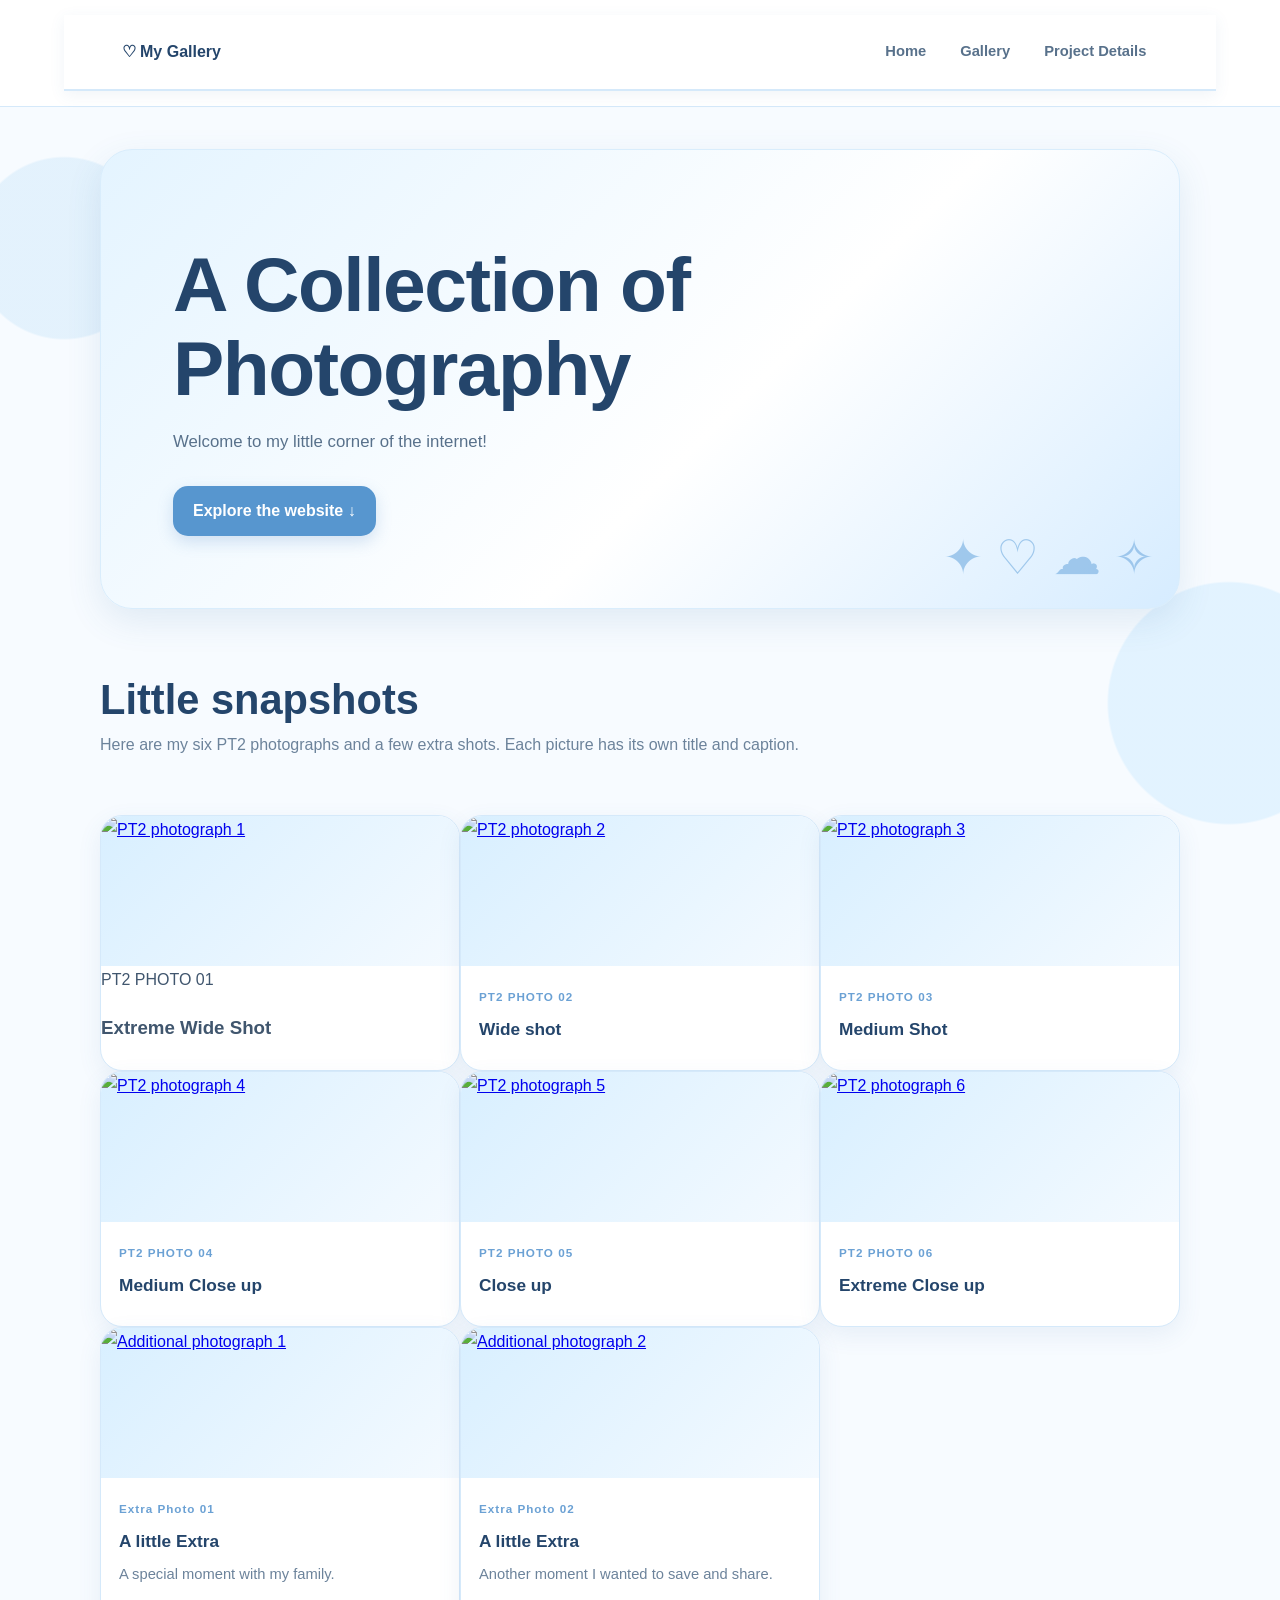
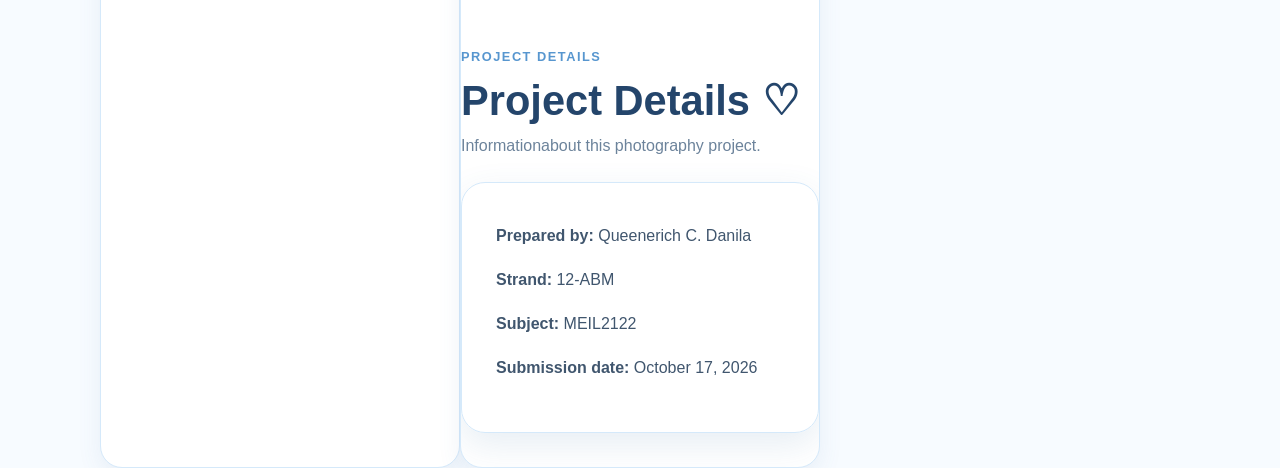
==== index.html @ 02660baa "Add files via upload" ====
<!DOCTYPE html>
<html lang="en">
<head>
    
    <title>Photography</title>
    <link rel="stylesheet" href="style.css">
</head>
<body>

    <header class="site-header">
        <nav class="navbar">

<a href="#home" style="color: #24456b; text-decoration: none; font-weight: 900;">♡ My Gallery</a>
            <div class="nav-links">
                <a href="#home">Home</a>
                <a href="#gallery">Gallery</a>
                <a href="#about">Project Details</a>
            </div>
        </nav>
    </header>        
    
    <main>

        <section class="hero" id="home">
            
            <h1>A Collection of Photography</h1>
            <p>
                Welcome to my little corner of the internet!
            </p>

            <a class="button" href="#gallery">Explore the website ↓</a>
            <div class="sparkles" aria-hidden="true">✦ ♡ ☁ ✧               
            </div>

        </section>

        <section id="gallery" class="content-section">
            <div class="section-heading">
                <h2>Little snapshots</h2>
                <p>
                    Here are my six PT2 photographs and a few extra shots.
                    Each picture has its own title and caption.
                </p>
            </div>
        </section>

        <div class="gallery">
            <article class="photo-card">
                <a href="Images/1.png" target='_self'>
                <img src="Images/1.png" alt="PT2 photograph 1"></a>
                <div class="capttion">
                    <span>PT2 PHOTO 01</span>
                    <h3>Extreme Wide Shot</h3>
                </div>
            </article>

            <article class="photo-card">
               <a href="Images/2.png" target="_self">
                <img src="Images/2.png" alt="PT2 photograph 2"></a>
                <div class="caption">
                    <span>PT2 PHOTO 02</span>
                    <h3>Wide shot</h3>
                </div>
            </article>

            <article class="photo-card">
                <a href="Images/3.png" target="_self">
                <img src="Images/3.png" alt="PT2 photograph 3"></a>
                <div class="caption">
                    <span>PT2 PHOTO 03</span>
                    <h3>Medium Shot</h3>
                </div>
            </article>

            <article class="photo-card">
                <a href="Images/4.png" target="_self">
                <img src="Images/4.png" alt="PT2 photograph 4"></a>
                <div class="caption">
                    <span>PT2 PHOTO 04</span>
                    <h3>Medium Close up</h3>
                </div>
            </article>

            <article class="photo-card">
                <a href="Images/5.png" target="_self">
                <img src="Images/5.png" alt="PT2 photograph 5"></a>
                <div class="caption">
                    <span>PT2 PHOTO 05</span>
                    <h3>Close up</h3>
                </div>
            </article>

            <article class="photo-card">
                <a href="Images/6.png" target="_self">
                <img src="Images/6.png" alt="PT2 photograph 6"></a>
                <div class="caption">
                    <span>PT2 PHOTO 06</span>
                    <h3>Extreme Close up</h3>
                </div>
            </article>

            <article class="photo-card">
                <a href="Images/7.png" target="_self">
                <img src="Images/7.png" alt="Additional photograph 1"></a>
                <div class="caption">
                    <span>Extra Photo 01</span>
                    <h3>A little Extra</h3>
                    <p>A special moment with my family.</p>
                </div>
            </article>

            <article class="photo-card">
                <a href="Images/8.png" target="_self">
                <img src="Images/8.png" alt="Additional photograph 2"></a>
                <div class="caption">
                    <span>Extra Photo 02</span>
                    <h3>A little Extra</h3>
                    <p>Another moment I wanted to save and share.</p>
                </div>
            </section>
        
            <section id="about" class="content-section">
                <div class="section-heading">
                    <span class="eyebrow">PROJECT DETAILS</span>
                    <h2>Project Details ♡</h2>
                    <p>Informationabout this photography project.</p>
                </div>

                <div class="info-card">
                    <p><strong>Prepared by:</strong> Queenerich C. Danila</p>
                    <p><strong>Strand:</strong> 12-ABM</p>
                    <p><strong>Subject:</strong> MEIL2122</p>
                    <p><strong>Submission date:</strong> October 17, 2026</p>
                </div>

            </section>

    </main>


</body>
</html>
---- style.css ----
:root {
    --navy: #24456b;
    --blue: #5796cf;
    --sky: #b9e0fb;
    --pale: #eaf6ff;
    --ice: #f7fbff;
    --text: #40566e;
    --muted: #6c839b;
    --line: #d5e9fa;
    --shadow: 0 12px 35px rgba(61, 112, 163, .12);
}

* {
    box-sizing: border-box;
    scroll-behavior: smooth;

}

body {
    margin: 0;
    font-family: 'Nunito', 'Trebuchet MS', sans-serif;
    color: var(--text);
    background:
    radial-gradient(circle at 5% 12%, rgba(169,214,245,.25) 0 90px, transparent 92px),
    radial-gradient(circle at 96% 34%, rgba(206,235,255,.5) 0 120px, transparent 122px),
    var(--ice);
    line-height: 1.75;
}
.site-header {
    position: sticky;
    top: 0;
    z-index: 5;
    display: flex;
    justify-content: space-between;
    align-items: center;
    flex-wrap: wrap;
    gap: 14px;
    padding: 15px clamp(18px, 5vw, 70px);
    background: rgba(255,255,255,.92);
    backdrop-filter: blur(12px);
    border-bottom: 1px solid var(--line);
}

.logo {
    text-decoration: none;
    color: var(--navy);
    font-weight: 900;
    font-size: 1.08rem;
}

.logo span {
    color: var(--blue);
}

nav {
    display: flex;
    gap: 18px;
    flex-wrap: wrap;
}

nav a:hover {
    color: var(--blue);
}

main {
    width: min(1080px, 90%);
    margin: auto;
}

.hero {
    margin: 42px auto 26px;
    padding: clamp(32px, 6vw, 72px);
    position: relative;
    overflow: hidden;
    border: 1px solid #d9edfc;
    border-radius: 32px;
    background: linear-gradient(135deg, #e4f4ff, #fff 58%, #d6ecff);
    box-shadow: var(--shadow);
}

.pill {
    display: inline-block;
    padding: 5px 13px;
    border: 1px solid #c4e3fa;
    border-radius: 999px;
    background: #ffffffcc;
    color: #467eaf;
    font-size: .8rem;
    font-weight: 900;
    letter-spacing: 1px;
}

.hero h1 {
    color: var(--navy);
    font-size: clamp(2.4rem, 7vw, 4.8rem);
    line-height: 1.1;
    letter-spacing: -1.5px;
    margin: 20px 0 14px;
}

.hero h1 span {
    color: var(--blue);
}

.hero p {
    max-width: 650px;
    color: #58718b;
    font-size: 1.05rem;
}
.button {
    display: inline-block;
    margin-top: 12px;
    padding: 11px 20px;
    border-radius: 15px;
    background: var(--blue);
    color: white;
    font-weight: 900;
    text-decoration: none;
    box-shadow: 0 6px 16px #4e86c638;
    transition: .2s;
}

.button:hover {
    transform: translateY(-2px);
    background: var(--navy);
}

.sparkles {
    position: absolute;
    right: 25px;
    bottom: 8px;
    color: #82b6e4;
    font-size: clamp(1.5rem, 5vw, 3rem);
    opacity: .7;
}

.content-section {
    padding: 34px 0;
    scroll-margin-top: 90px;
}

.section-heading {
    margin-bottom: 22px;
}

.eyebrow {
    color: var(--blue);
    font-size: .8rem;
    font-weight: 900;
    letter-spacing: 1.5px;
}

h2 { 
    margin: 5px 0;
    color: var(--navy);
    font-size: clamp(1.8rem, 4vw, 2.6rem);
    line-height: 1.25;
}

.section-heading p {
    margin: 0;
    color: var(--muted);
}

.info-card {
    padding: clamp(22px, 4vw, 34px);
    border: 1px solid var(--line);
    border-radius: 24px;
    background: #ffffffed;
    box-shadow: var(--shadow);
}

.info-card h3 {
    color: var(--navy);
    margin-bottom: 3px;
}

.info-card p {
    margin-top: 5px;
}

.gallery {
    display: grid;
    grid-template-columns: repeat(3, minmax(0, 1fr));
}

.photo-card {
    overflow: hidden;
    border: 1px solid var(--line);
    border-radius: 22px;
    background: white;
    box-shadow: 0 8px 25px rgba(61,112,163,.09);
    transition: transform .2s, box-shadow .2s;
}

.photo-card:hover {
    transform: translateY(-4px);
    box-shadow: var(--shadow);
}

.photo-card img {
    display: block;
    width: 100%;
    height: 150px;
    object-fit: cover;
    background: linear-gradient(135deg, #d8efff, #f4faff);
}

.caption {
    padding: 16px 18px 20px;
}

.caption span {
    color: #6ba1d4;
    font-size: .73rem;
    font-weight: 900;
    letter-spacing: 1px;
}

.caption h3 {
    margin: 4px 0 6px;
    color: var(--navy);
    font-size: 1.08rem;
}

.caption p {
    margin: 0;
    color: var(--muted);
    font-size: .92rem;
}

footer {
    margin-top: 35px;
    padding: 27px 5%;
    text-align: center;
    background: #e8f5ff;
    color: #6885a1;
    border-top: 1px solid var(--line);
}

footer span {
    color: #5c9bd0;
}

@media (max-width: 800px) {
    .gallery {
        grid-template-columns: repeat(2, minmax(0, 1fr));
    }

    .hero {
        margin-top: 25px;
    }
}

@media (max-width: 540px) {
    .site-header {
        align-items: flex-start;
        flex-direction: column;
    }

    nav {
        gap: 12px;
    }

    .gallery {
        grid-template-columns: 1fr;
    }

    .photo-card img {
        height: 235px;
    }

}

.login-page {
    min-height: 100vh;
    display: flex;
    justify-content: center;
    align-items: center;
    padding: 20px;
    background: linear-gradient(135deg, #e4f4ff, #3f7fbf, #d6ecff);
}

.login-card {
    width: 100%;
    max-width: 420px;
    padding: 40px 30px;
    text-align: center;
    background: white;
    border: 1px solid #d5e9fa;
    border-radius: 28px;
    box-shadow: 0 12px 35px rgba(61, 112, 163, 0.15);
}

.login-icon {
    width: 70px;
    height: 70px;
    display: flex;
    justify-content: center;
    align-items: center;
    margin: 0 auto 15px;
    border-radius: 50%;
    background: #eaf6ff;
    color: #5796cf;
    font-size: 2.5rem;
}

.login-card h1 {
    margin: 10px 0;
    color: #24456b;
    font-size: 2.3rem;
}

.login-card p {
    color: #6c839b;
}

.login-card form {

    display: flex;
    flex-direction: column;
    text-align: left;
    gap: 10px;
    margin-top: 25px;

}

.login-card label {
    color: #24456b;
    font-weight: 800;
}

.login-card input {
    width: 100%;
    padding: 13px 15px;
    border: 1px solid #d5e9fa;
    border-radius: 12px;
    font: inherit;
    outline: none;
}

.login-card input:focus {
    border-color: #5796cf22;
}

.login-button {
    margin-top: 8px;
    padding: 13px;
    border: none;
    border-radius: 12px;
    background: #5796cf;
    color: white;
    font: inherit;
    font-weight: 900;
    cursor: pointer;
    transition: 0.2s;
}

.login-button:hover {
    background: #24456b;
    transform: translateY(-2px);
}

.login-card .login-note {
    margin-top: 25px;
    font-size: 0.85rem;
}

body .navbar {
  width: 100%;
  box-sizing: border-box;
  position: sticky;
  top: 0;
  z-index: 1000;
  display: flex;
  justify-content: space-between;
  align-items: center;
  flex-wrap: wrap;
  gap: 15px;
  padding: 16px 5%;
  margin: 0;
  background: #ffffff;
  border-bottom: 2px solid #d5e9fa;
  box-shadow: 0 4px 15px rgba(61, 112, 163, 0.08);
}

body .navbar .nav-logo {
  color: #24456b;
  font-size: 1.15rem;
  font-weight: 900;
  text-decoration: none;
}

body .navbar .nav-links {
  display: flex;
  align-items: center;
  flex-wrap: wrap;
  gap: 10px;
}

body .navbar .nav-links a {
  color: #58718b;
  padding: 8px 12px;
  font-size: 0.92rem;
  font-weight: 800;
  text-decoration: none;
  border-radius: 20px;
}

body .navbar .nav-links a:hover {
  background: #eaf6ff;
  color: #5796cf;
}

html {
  scroll-behavior: smooth;
}

#home,
#story,
#gallery,
#about {
  scroll-margin-top: 100px;
}

@media (max-width: 600px) {
  body .navbar {
    flex-direction: column;
  }

  body .navbar .nav-links {
    justify-content: center;
    gap: 4px;
  }
}


/* Force the navbar logo styling */
a.nav-logo {
  color: #24456b !important;
  text-decoration: none !important;
  font-weight: 900;
}
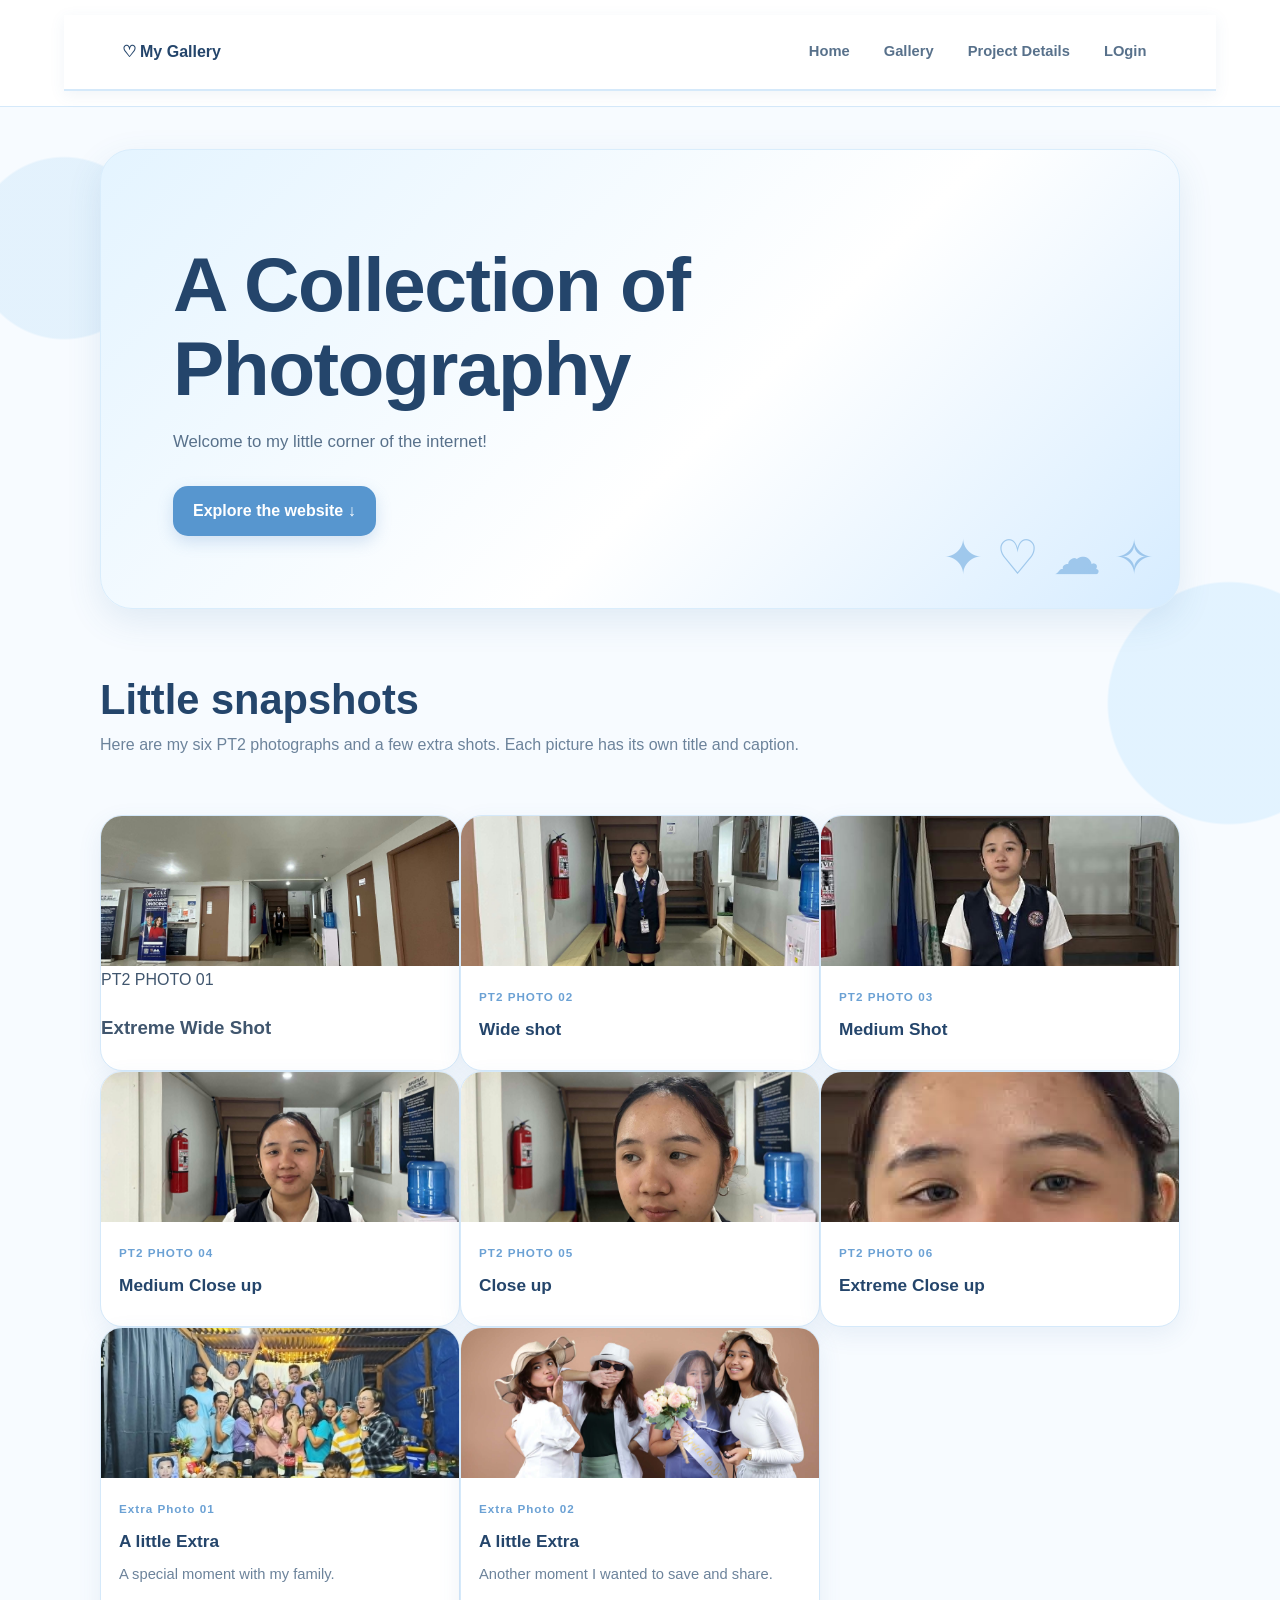
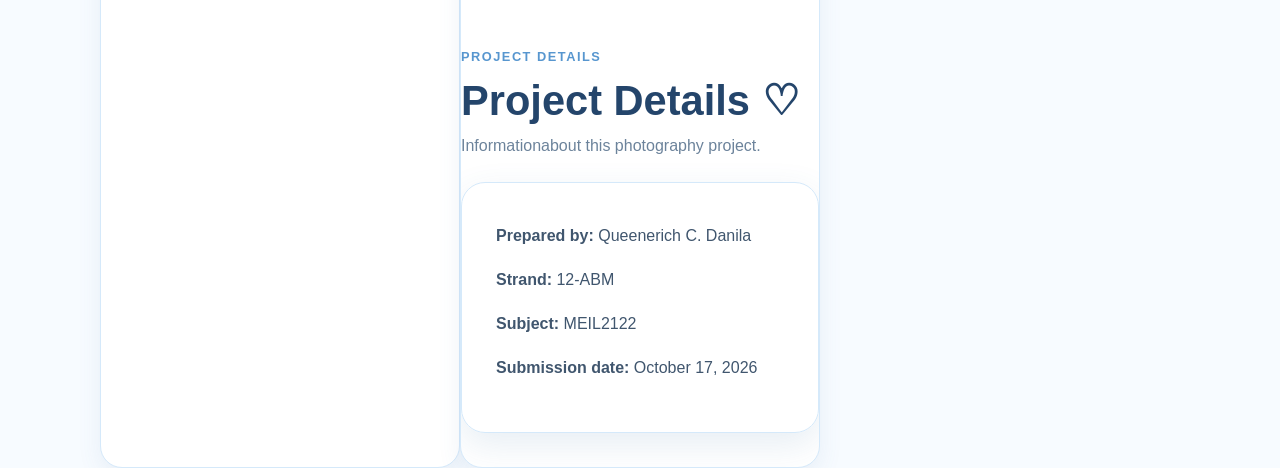
==== commit aa2264ee: "Fix typo in login link text" ====
--- a/index.html
+++ b/index.html
@@ -15,6 +15,7 @@
                 <a href="#home">Home</a>
                 <a href="#gallery">Gallery</a>
                 <a href="#about">Project Details</a>
+                <a href="login.html">LOgin</a>
             </div>
         </nav>
     </header>        
@@ -139,4 +140,4 @@
 
 
 </body>
-</html>+</html>
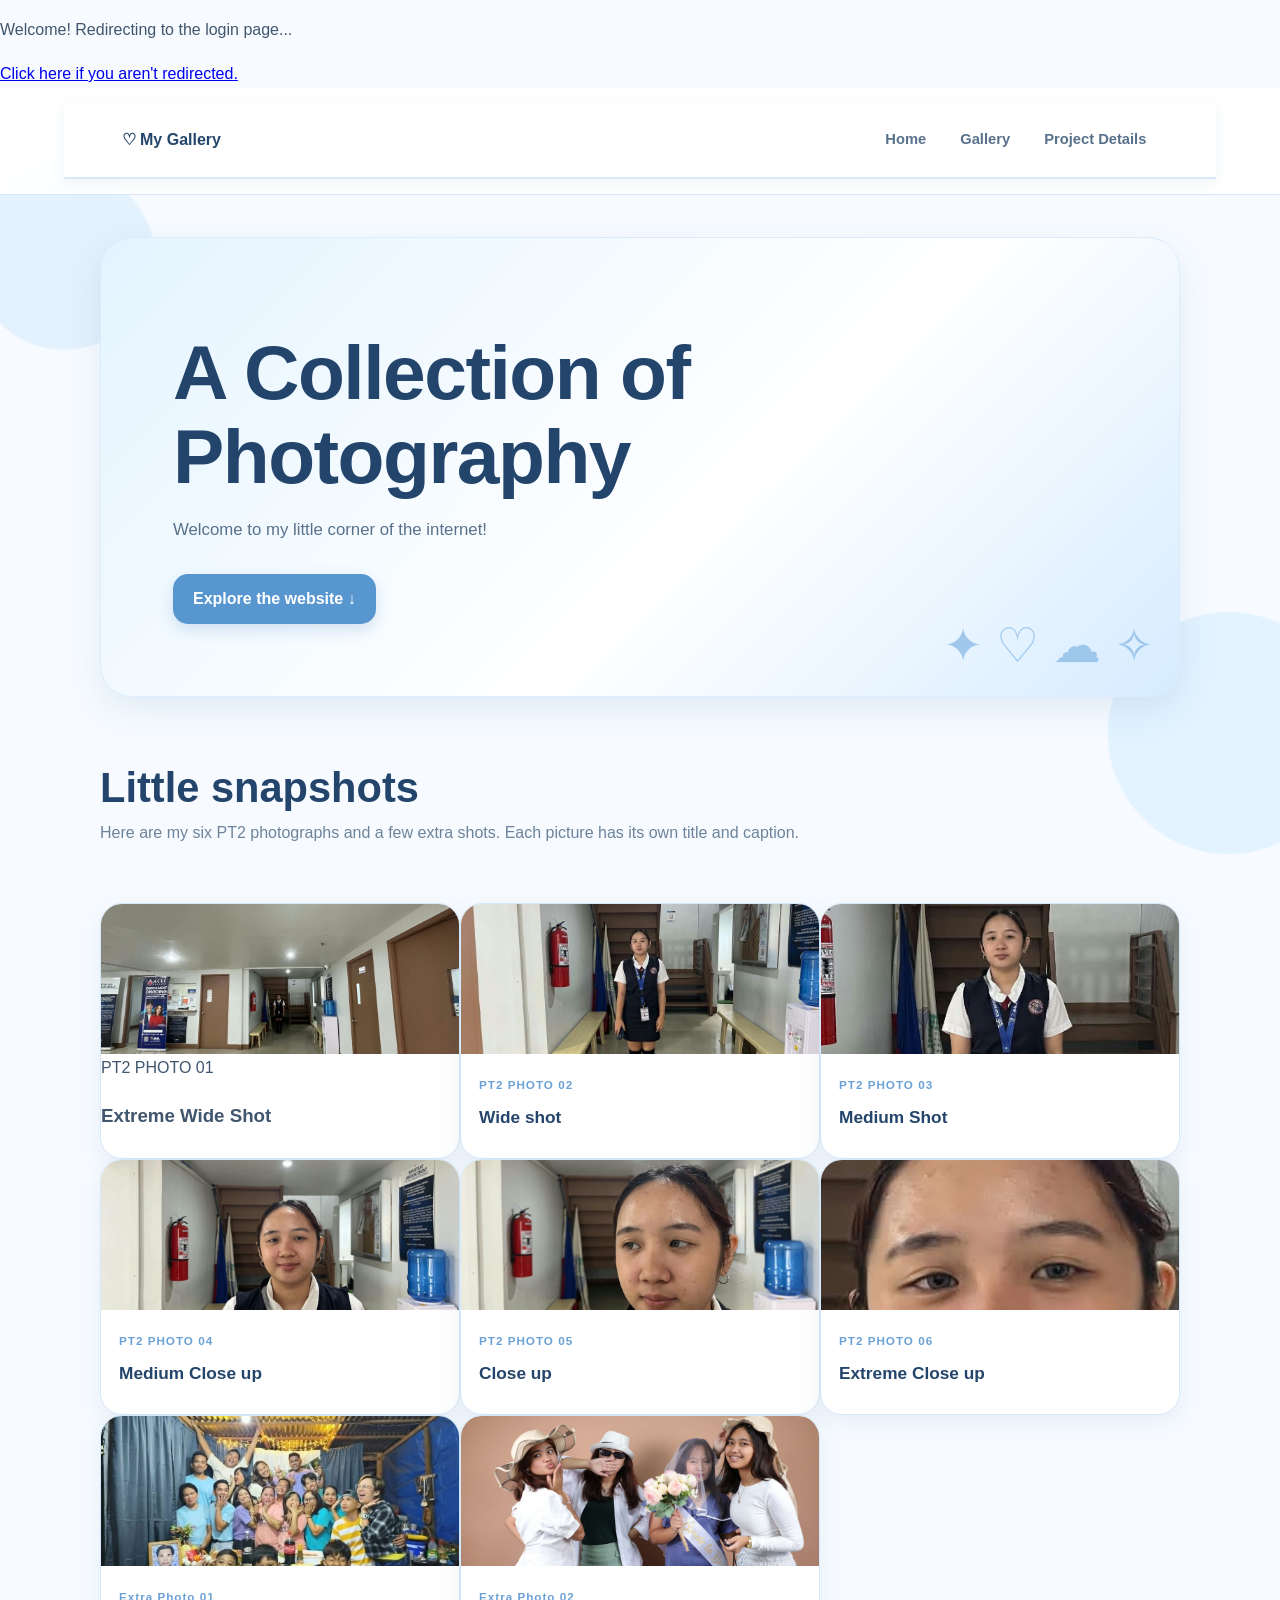
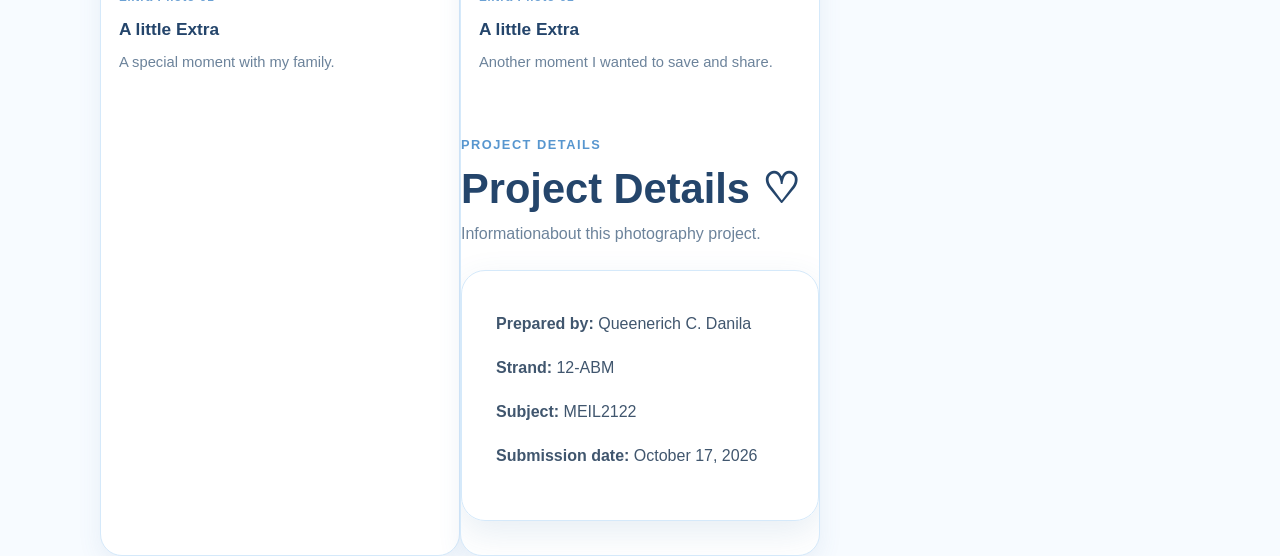
==== commit 55df27e6: "Add redirect message and link to login page" ====
--- a/index.html
+++ b/index.html
@@ -6,8 +6,9 @@
     <link rel="stylesheet" href="style.css">
 </head>
 <body>
-
-    <header class="site-header">
+    <p>Welcome! Redirecting to the login page...</p>
+    <a href="login.html">Click here if you aren't redirected.</a>
+        <header class="site-header">
         <nav class="navbar">
 
 <a href="#home" style="color: #24456b; text-decoration: none; font-weight: 900;">♡ My Gallery</a>
@@ -15,7 +16,6 @@
                 <a href="#home">Home</a>
                 <a href="#gallery">Gallery</a>
                 <a href="#about">Project Details</a>
-                <a href="login.html">LOgin</a>
             </div>
         </nav>
     </header>        
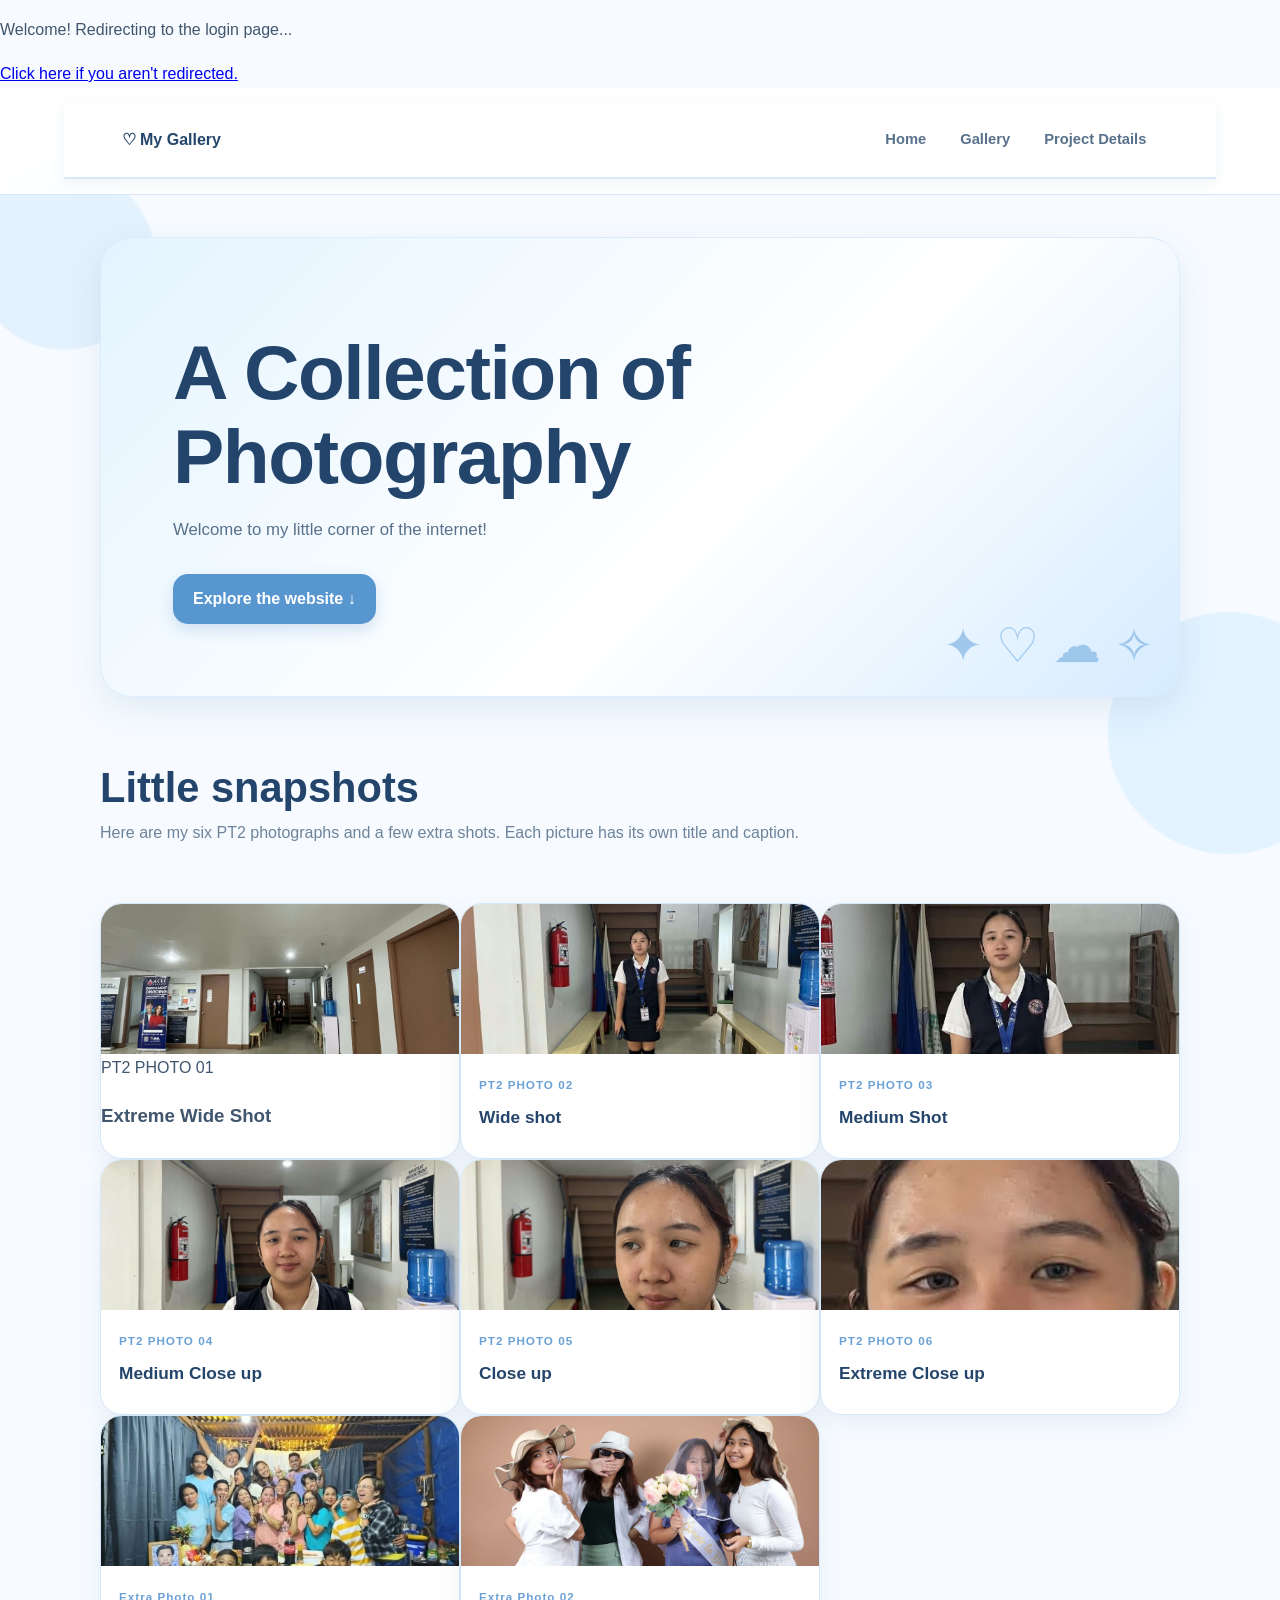
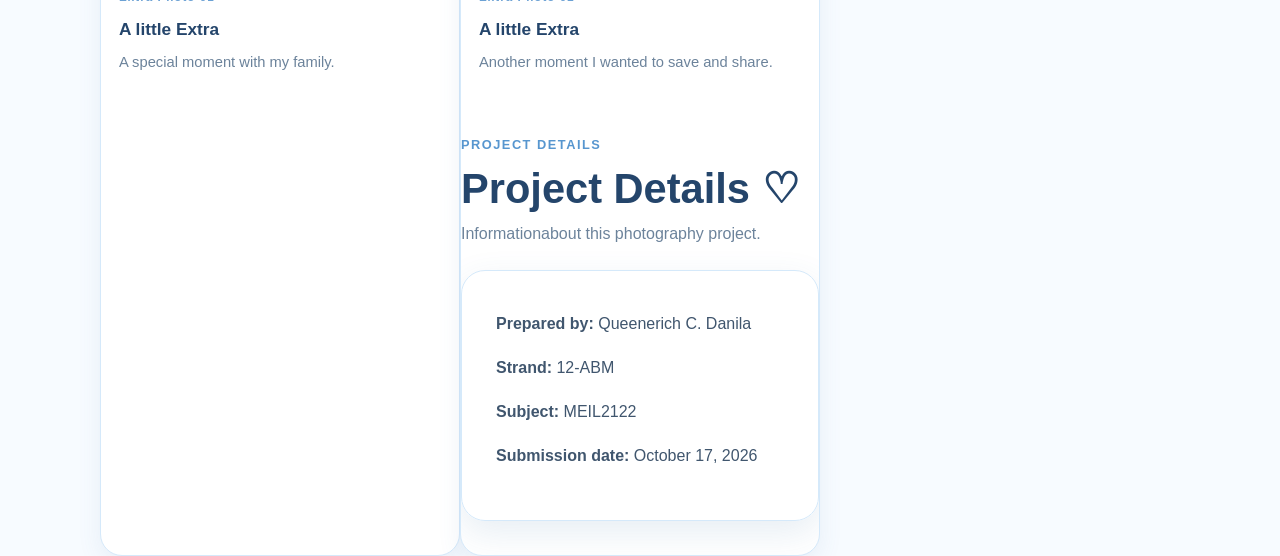
==== commit ca1b7234: "Remove unnecessary whitespace in index.html" ====
--- a/index.html
+++ b/index.html
@@ -1,7 +1,6 @@
 <!DOCTYPE html>
 <html lang="en">
 <head>
-    
     <title>Photography</title>
     <link rel="stylesheet" href="style.css">
 </head>
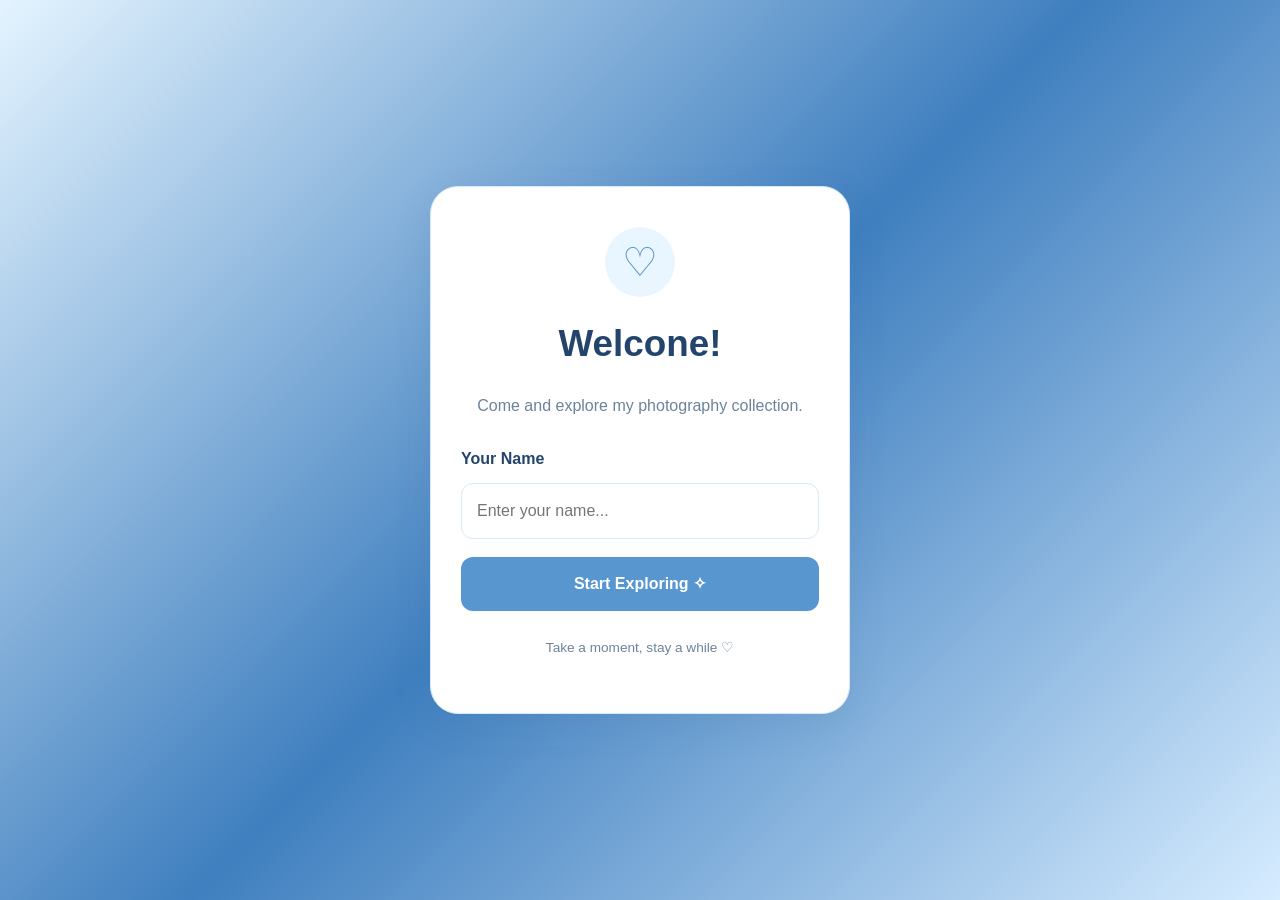
==== commit e44d3a8d: "Add index.html with welcome page and redirect" ====
--- a/index.html
+++ b/index.html
@@ -1,142 +1,13 @@
 <!DOCTYPE html>
 <html lang="en">
 <head>
-    <title>Photography</title>
-    <link rel="stylesheet" href="style.css">
+  <meta charset="UTF-8">
+  <meta name="viewport" content="width=device-width, initial-scale=1.0">
+  <title>Welcome</title>
+  <meta http-equiv="refresh" content="0;url=login.html">
 </head>
 <body>
-    <p>Welcome! Redirecting to the login page...</p>
-    <a href="login.html">Click here if you aren't redirected.</a>
-        <header class="site-header">
-        <nav class="navbar">
-
-<a href="#home" style="color: #24456b; text-decoration: none; font-weight: 900;">♡ My Gallery</a>
-            <div class="nav-links">
-                <a href="#home">Home</a>
-                <a href="#gallery">Gallery</a>
-                <a href="#about">Project Details</a>
-            </div>
-        </nav>
-    </header>        
-    
-    <main>
-
-        <section class="hero" id="home">
-            
-            <h1>A Collection of Photography</h1>
-            <p>
-                Welcome to my little corner of the internet!
-            </p>
-
-            <a class="button" href="#gallery">Explore the website ↓</a>
-            <div class="sparkles" aria-hidden="true">✦ ♡ ☁ ✧               
-            </div>
-
-        </section>
-
-        <section id="gallery" class="content-section">
-            <div class="section-heading">
-                <h2>Little snapshots</h2>
-                <p>
-                    Here are my six PT2 photographs and a few extra shots.
-                    Each picture has its own title and caption.
-                </p>
-            </div>
-        </section>
-
-        <div class="gallery">
-            <article class="photo-card">
-                <a href="Images/1.png" target='_self'>
-                <img src="Images/1.png" alt="PT2 photograph 1"></a>
-                <div class="capttion">
-                    <span>PT2 PHOTO 01</span>
-                    <h3>Extreme Wide Shot</h3>
-                </div>
-            </article>
-
-            <article class="photo-card">
-               <a href="Images/2.png" target="_self">
-                <img src="Images/2.png" alt="PT2 photograph 2"></a>
-                <div class="caption">
-                    <span>PT2 PHOTO 02</span>
-                    <h3>Wide shot</h3>
-                </div>
-            </article>
-
-            <article class="photo-card">
-                <a href="Images/3.png" target="_self">
-                <img src="Images/3.png" alt="PT2 photograph 3"></a>
-                <div class="caption">
-                    <span>PT2 PHOTO 03</span>
-                    <h3>Medium Shot</h3>
-                </div>
-            </article>
-
-            <article class="photo-card">
-                <a href="Images/4.png" target="_self">
-                <img src="Images/4.png" alt="PT2 photograph 4"></a>
-                <div class="caption">
-                    <span>PT2 PHOTO 04</span>
-                    <h3>Medium Close up</h3>
-                </div>
-            </article>
-
-            <article class="photo-card">
-                <a href="Images/5.png" target="_self">
-                <img src="Images/5.png" alt="PT2 photograph 5"></a>
-                <div class="caption">
-                    <span>PT2 PHOTO 05</span>
-                    <h3>Close up</h3>
-                </div>
-            </article>
-
-            <article class="photo-card">
-                <a href="Images/6.png" target="_self">
-                <img src="Images/6.png" alt="PT2 photograph 6"></a>
-                <div class="caption">
-                    <span>PT2 PHOTO 06</span>
-                    <h3>Extreme Close up</h3>
-                </div>
-            </article>
-
-            <article class="photo-card">
-                <a href="Images/7.png" target="_self">
-                <img src="Images/7.png" alt="Additional photograph 1"></a>
-                <div class="caption">
-                    <span>Extra Photo 01</span>
-                    <h3>A little Extra</h3>
-                    <p>A special moment with my family.</p>
-                </div>
-            </article>
-
-            <article class="photo-card">
-                <a href="Images/8.png" target="_self">
-                <img src="Images/8.png" alt="Additional photograph 2"></a>
-                <div class="caption">
-                    <span>Extra Photo 02</span>
-                    <h3>A little Extra</h3>
-                    <p>Another moment I wanted to save and share.</p>
-                </div>
-            </section>
-        
-            <section id="about" class="content-section">
-                <div class="section-heading">
-                    <span class="eyebrow">PROJECT DETAILS</span>
-                    <h2>Project Details ♡</h2>
-                    <p>Informationabout this photography project.</p>
-                </div>
-
-                <div class="info-card">
-                    <p><strong>Prepared by:</strong> Queenerich C. Danila</p>
-                    <p><strong>Strand:</strong> 12-ABM</p>
-                    <p><strong>Subject:</strong> MEIL2122</p>
-                    <p><strong>Submission date:</strong> October 17, 2026</p>
-                </div>
-
-            </section>
-
-    </main>
-
-
+  <p>Opening your welcome page...</p>
+  <a href="login.html">Click here to continue</a>
 </body>
 </html>
